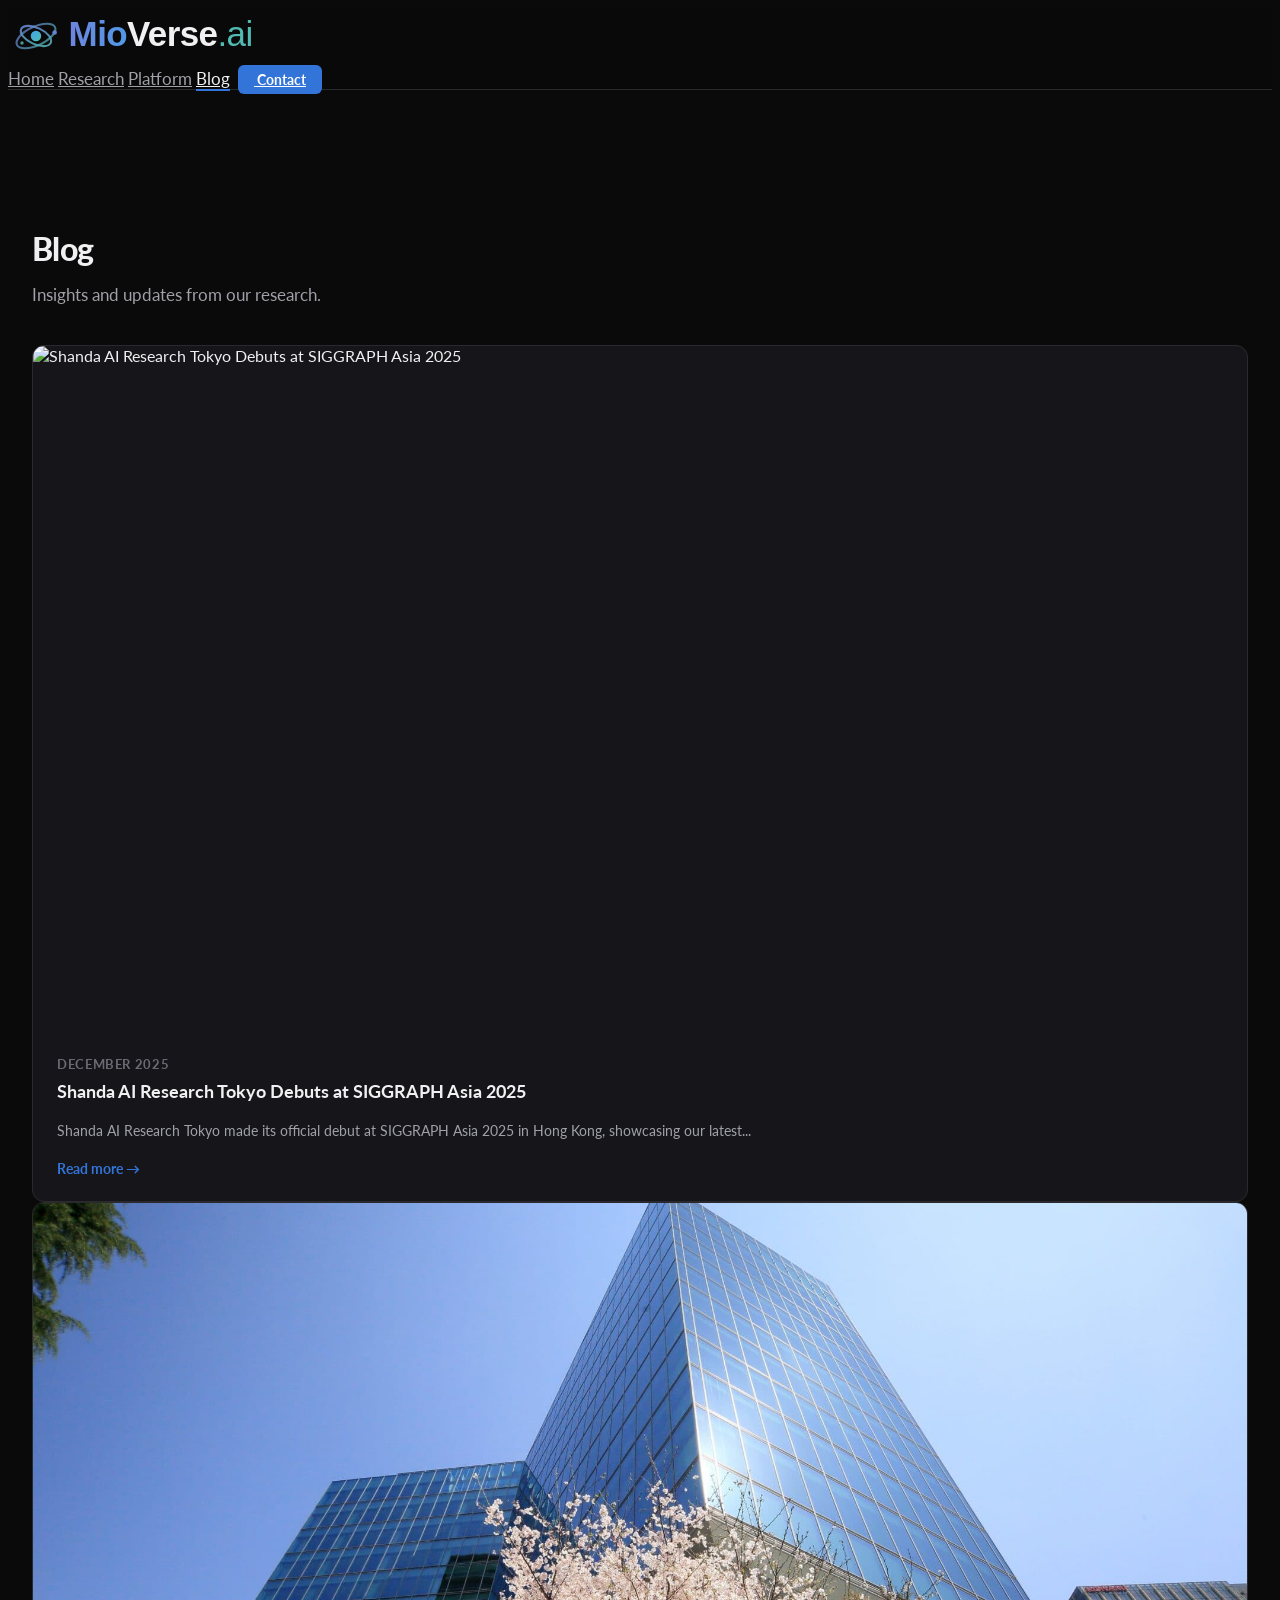
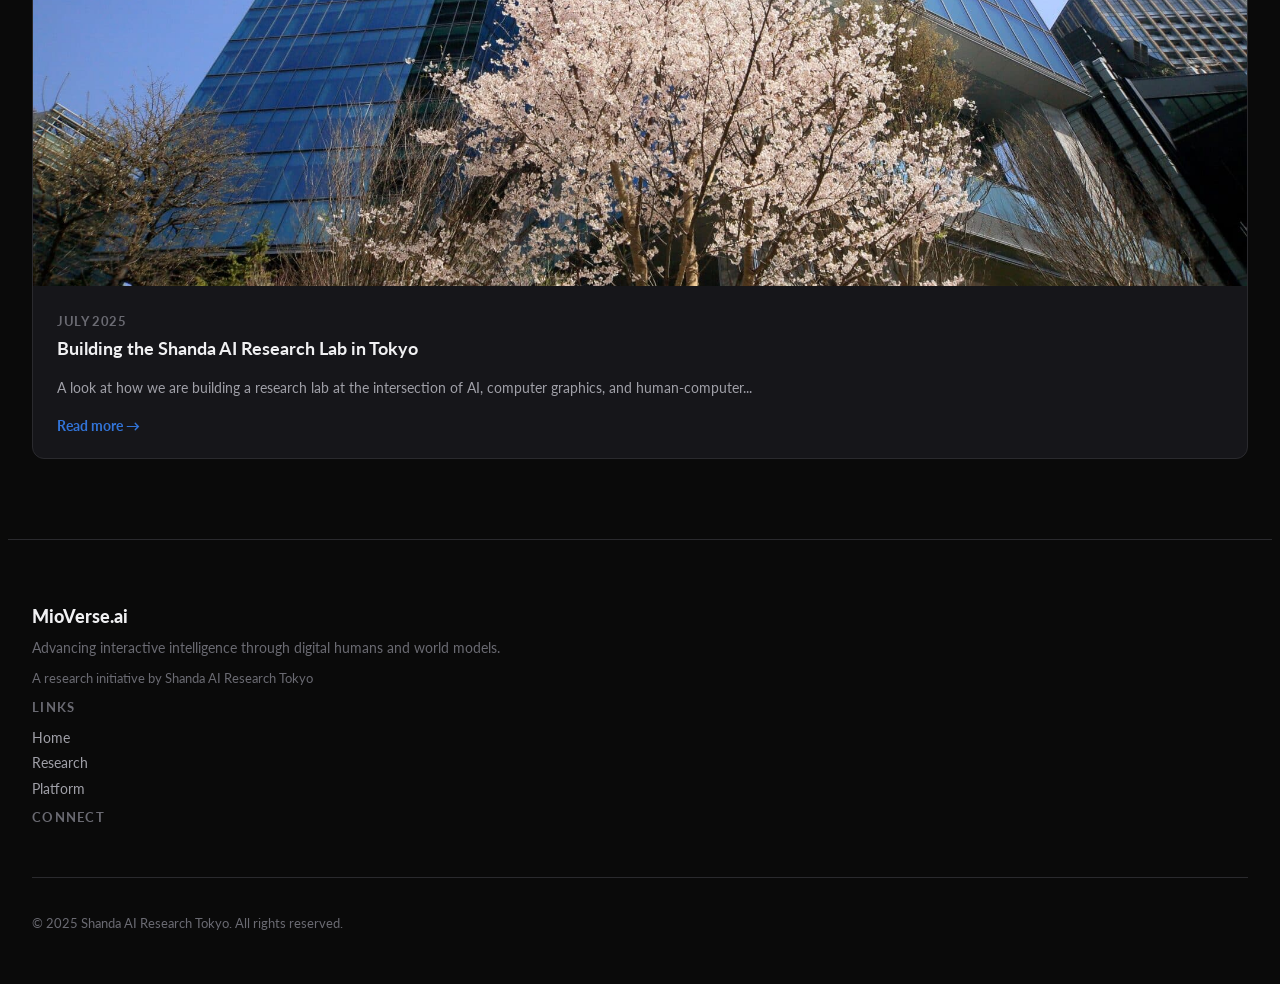
==== blog.html @ 243dfce0 "Restructure site: add Blog page, Platform data-driven tabs, About Us on homepage - Move Blog section" ====
<!DOCTYPE html>
<html>

<head>
  <meta charset="utf-8">
  <meta name="description" content="Blog | MioVerse.ai — Insights and updates from our research.">
  <meta property="og:title" content="Blog | MioVerse.ai" />
  <meta property="og:description" content="Insights and updates from our research." />
  <meta property="og:url" content="https://shanda-ai.github.io/" />
  <meta property="og:image" content="static/images/teaser_1200x600.jpg" />
  <meta property="og:image:width" content="1200" />
  <meta property="og:image:height" content="600" />
  <meta name="twitter:title" content="Blog | MioVerse.ai">
  <meta name="twitter:description" content="Insights and updates from our research.">
  <meta name="twitter:image" content="static/images/teaser_1200x600.jpg">
  <meta name="twitter:card" content="summary_large_image">
  <meta name="viewport" content="width=device-width, initial-scale=1">

  <title>Blog | MioVerse.ai</title>
  <link rel="icon" type="image/x-icon" href="static/images/favicon.ico">
  <link href="https://fonts.googleapis.com/css2?family=Lato:wght@300;400;700;900&display=swap" rel="stylesheet">

  <link rel="stylesheet" href="static/css/bulma.min.css">
  <link rel="stylesheet" href="static/css/fontawesome.all.min.css">
  <link rel="stylesheet" href="https://cdn.jsdelivr.net/gh/jpswalsh/academicons@1/css/academicons.min.css">
  <link rel="stylesheet" href="static/css/index.css">

  <script src="https://ajax.googleapis.com/ajax/libs/jquery/3.5.1/jquery.min.js"></script>
  <script src="https://cdn.jsdelivr.net/npm/marked/marked.min.js"></script>
  <script defer src="static/js/fontawesome.all.min.js"></script>
  <script defer src="static/js/index.js"></script>
</head>

<body>

  <!-- ===== Navbar ===== -->
  <nav class="navbar is-fixed-top" role="navigation" aria-label="main navigation">
    <div class="container">
      <div class="navbar-brand">
        <a class="navbar-item nav-logo" href="index.html">
          <img src="static/images/logo.svg" alt="MioVerse.ai" class="nav-logo-img">
        </a>
        <a role="button" class="navbar-burger" aria-label="menu" aria-expanded="false" data-target="mainNavbar">
          <span aria-hidden="true"></span>
          <span aria-hidden="true"></span>
          <span aria-hidden="true"></span>
        </a>
      </div>
      <div id="mainNavbar" class="navbar-menu">
        <div class="navbar-end">
          <a class="navbar-item" href="index.html">Home</a>
          <a class="navbar-item" href="research.html">Research</a>
          <a class="navbar-item" href="platform.html">Platform</a>
          <a class="navbar-item" href="blog.html">Blog</a>
          <a class="navbar-item contact-btn" href="mailto:jp@shanda.com">
            <i class="fas fa-envelope"></i>&nbsp;Contact
          </a>
        </div>
      </div>
    </div>
  </nav>

  <!-- ===== Blog ===== -->
  <section class="section" id="blog" style="padding-top: 7rem;">
    <div class="container is-max-desktop">
      <h2 class="section-heading">Blog</h2>
      <p class="section-subheading">Insights and updates from our research.</p>
      <div class="columns is-multiline" id="blog-list"></div>
    </div>
  </section>

  <!-- ===== Footer ===== -->
  <footer class="footer" id="footer">
    <div class="container">
      <div class="columns">
        <div class="column is-4">
          <p class="footer-brand">MioVerse.ai</p>
          <p class="footer-tagline">Advancing interactive intelligence through digital humans and world models.</p>
          <p class="footer-org">A research initiative by Shanda AI Research Tokyo</p>
        </div>
        <div class="column is-4">
          <p class="footer-heading">Links</p>
          <ul class="footer-links">
            <li><a href="index.html">Home</a></li>
            <li><a href="research.html">Research</a></li>
            <li><a href="platform.html">Platform</a></li>
          </ul>
        </div>
        <div class="column is-4">
          <p class="footer-heading">Connect</p>
          <div class="footer-social">
            <a href="https://github.com/" target="_blank"><i class="fab fa-github"></i></a>
            <a href="#"><i class="fab fa-twitter"></i></a>
            <a href="mailto:jp@shanda.com"><i class="fas fa-envelope"></i></a>
          </div>
        </div>
      </div>
      <div class="footer-bottom">
        <p>&copy; 2025 Shanda AI Research Tokyo. All rights reserved.</p>
      </div>
    </div>
  </footer>

</body>

</html>
---- static/css/index.css ----
/* ============================================
   Shanda AI Research Tokyo — Homepage Styles
   ============================================ */

:root {
  --dark-bg: #0a0a0a;
  --dark-bg-alt: #111113;
  --dark-bg-light: #1a1a1e;
  --dark-bg-card: #16161a;
  --dark-bg-hover: #222228;
  --dark-border: #2a2a2e;
  --dark-border-hover: #3274D8;
  --accent: #3274D8;
  --accent-light: #5a9af0;
  --text-primary: #f0f0f2;
  --text-secondary: #a0a0a8;
  --text-muted: #6a6a72;
  --gradient-1: #6E85DF;
  --gradient-2: #40A5EB;
  --gradient-3: #52BBB1;
}

/* ---- Reset & Base ---- */
html, body {
  background: var(--dark-bg);
  color: var(--text-primary);
}

body {
  font-family: 'Lato', -apple-system, BlinkMacSystemFont, sans-serif;
  -webkit-font-smoothing: antialiased;
}

::selection {
  background: var(--accent);
  color: #fff;
}

/* ---- Navbar ---- */
.navbar {
  background: rgba(10, 10, 10, 0.85);
  backdrop-filter: blur(16px);
  -webkit-backdrop-filter: blur(16px);
  border-bottom: 1px solid var(--dark-border);
  min-height: 4.5rem;
}

.nav-logo-text {
  font-weight: 900;
  font-size: 1.4rem;
  color: var(--text-primary);
  letter-spacing: -0.02em;
}

.navbar-item {
  color: var(--text-secondary) !important;
  font-size: 1.05rem;
  font-weight: 400;
  transition: color 0.2s;
}

.navbar-item:hover {
  color: var(--text-primary) !important;
  background: transparent !important;
}

.navbar-burger {
  color: var(--text-primary);
}

.navbar-burger:hover {
  background: transparent;
  color: var(--accent);
}

.navbar-menu {
  background: transparent;
}

@media screen and (max-width: 1023px) {
  .navbar-menu {
    background: rgba(10, 10, 10, 0.97);
    padding: 0.5rem 0;
  }
  .navbar-menu.is-active {
    display: block;
  }
}

/* ---- Hero ---- */
.hero.is-fullheight-with-navbar {
  background: var(--dark-bg);
  min-height: calc(100vh - 4.5rem);
}

.hero-body {
  padding-top: 6rem;
  padding-bottom: 4rem;
}

.hero-label {
  font-size: 0.85rem;
  font-weight: 700;
  letter-spacing: 0.12em;
  text-transform: uppercase;
  color: var(--accent);
  margin-bottom: 1rem;
}

.hero-title {
  font-size: 3rem;
  font-weight: 900;
  line-height: 1.15;
  color: var(--text-primary);
  margin-bottom: 1.5rem;
  letter-spacing: -0.02em;
}

@media screen and (max-width: 768px) {
  .hero-title {
    font-size: 2rem;
  }
}

.gradient-headline {
  background: linear-gradient(135deg, var(--gradient-1) 0%, var(--gradient-2) 50%, var(--gradient-3) 100%);
  background-clip: text;
  -webkit-background-clip: text;
  color: transparent;
  -webkit-text-fill-color: transparent;
  background-size: 200% 100%;
  animation: gradient-shift 6s ease-in-out infinite alternate;
}

@keyframes gradient-shift {
  from { background-position: 0% 50%; }
  to   { background-position: 100% 50%; }
}

.hero-subtitle {
  font-size: 1.4rem;
  line-height: 1.7;
  color: var(--text-secondary);
  max-width: 540px;
  margin-bottom: 2rem;
}

.hero-actions {
  display: flex;
  gap: 0.75rem;
  flex-wrap: wrap;
}

.hero-btn-outline {
  color: #fff !important;
  background: rgba(255, 255, 255, 0.15) !important;
  border-color: rgba(255, 255, 255, 0.4) !important;
}

.hero-btn-outline:hover {
  background: var(--accent) !important;
  border-color: var(--accent) !important;
  color: #fff !important;
}

.hero-visual {
  border-radius: 16px;
  overflow: hidden;
  box-shadow: 0 20px 60px rgba(0, 0, 0, 0.5);
}

.hero-visual video {
  display: block;
  width: 100%;
  height: auto;
}

/* ---- Sections ---- */
.section {
  background: var(--dark-bg);
  padding: 5rem 1.5rem;
}

.section-alt {
  background: var(--dark-bg-alt);
}

.section-heading {
  font-size: 2rem;
  font-weight: 900;
  color: var(--text-primary);
  margin-bottom: 0.5rem;
  letter-spacing: -0.02em;
}

.section-subheading {
  color: var(--text-secondary);
  font-size: 1.05rem;
  margin-bottom: 2.5rem;
}

/* ---- About ---- */
.about-content {
  margin-top: 1.5rem;
}

.about-content p {
  color: var(--text-secondary);
  font-size: 1.05rem;
  line-height: 1.8;
  margin-bottom: 1rem;
}

.about-content strong {
  color: var(--text-primary);
}

/* ---- News ---- */
.news-list {
  margin-top: 1.5rem;
}

.news-item {
  display: flex;
  align-items: baseline;
  gap: 0.75rem;
  padding: 1rem 0;
  border-bottom: 1px solid var(--dark-border);
  flex-wrap: wrap;
}

.news-item:last-child {
  border-bottom: none;
}

.news-date {
  font-size: 0.85rem;
  font-weight: 700;
  color: var(--text-muted);
  white-space: nowrap;
  min-width: 5rem;
}

.news-badge {
  font-size: 0.7rem;
  font-weight: 700;
  text-transform: uppercase;
  letter-spacing: 0.05em;
  padding: 0.15rem 0.5rem;
  border-radius: 3px;
  white-space: nowrap;
}

.badge-paper {
  background: rgba(50, 116, 216, 0.2);
  color: var(--accent-light);
}

.badge-release {
  background: rgba(82, 187, 177, 0.2);
  color: #52BBB1;
}

.badge-announcement {
  background: rgba(110, 133, 223, 0.2);
  color: #8C9AEF;
}

.news-text {
  color: var(--text-secondary);
  font-size: 0.95rem;
  line-height: 1.6;
}

.news-text a {
  color: var(--accent-light);
  text-decoration: none;
}

.news-text a:hover {
  text-decoration: underline;
}

/* ---- Research Tabs ---- */
.research-tabs {
  display: flex;
  gap: 0.5rem;
  margin-bottom: 2rem;
  flex-wrap: wrap;
}

.research-tab {
  background: var(--dark-bg-card);
  border: 1px solid var(--dark-border);
  border-radius: 8px;
  color: var(--text-secondary);
  font-size: 0.85rem;
  font-weight: 700;
  padding: 0.5rem 1.25rem;
  cursor: pointer;
  transition: all 0.2s;
  display: inline-flex;
  align-items: center;
  gap: 0.4rem;
}

.research-tab:hover {
  border-color: var(--accent);
  color: var(--text-primary);
}

.research-tab.is-active {
  background: var(--accent);
  border-color: var(--accent);
  color: #fff;
}

.research-tab i {
  font-size: 0.8rem;
}

/* ---- Category Badges ---- */
.project-cat-badge,
.pub-cat-badge {
  display: inline-block;
  font-size: 0.65rem;
  font-weight: 700;
  text-transform: uppercase;
  letter-spacing: 0.06em;
  padding: 0.15rem 0.5rem;
  border-radius: 3px;
  background: rgba(50, 116, 216, 0.15);
  color: var(--accent-light);
  margin-left: 0.4rem;
  vertical-align: middle;
}

/* ---- Research / Projects ---- */
.project-featured {
  background: var(--dark-bg-card);
  border: 1px solid var(--dark-border);
  border-radius: 16px;
  padding: 2rem;
  margin-bottom: 2.5rem;
  transition: border-color 0.3s;
}

.project-featured:hover {
  border-color: var(--dark-border-hover);
}

.project-media {
  border-radius: 12px;
  overflow: hidden;
}

.project-media video,
.project-media img {
  display: block;
  width: 100%;
  height: auto;
}

.project-tag {
  font-size: 0.7rem;
  font-weight: 700;
  text-transform: uppercase;
  letter-spacing: 0.1em;
  color: var(--accent);
  margin-bottom: 0.5rem;
  display: inline-block;
}

.project-title {
  font-size: 1.4rem;
  font-weight: 700;
  color: var(--text-primary);
  margin-bottom: 0.5rem;
  line-height: 1.3;
}

.project-authors {
  font-size: 0.85rem;
  color: var(--text-muted);
  margin-bottom: 0.75rem;
  line-height: 1.5;
}

.project-desc {
  font-size: 0.95rem;
  color: var(--text-secondary);
  line-height: 1.7;
  margin-bottom: 1rem;
}

.project-links {
  display: flex;
  gap: 0.5rem;
  flex-wrap: wrap;
}

.project-links .button.is-dark {
  background: var(--dark-bg-hover);
  border: 1px solid var(--dark-border);
  color: var(--text-primary);
  font-size: 0.8rem;
}

.project-links .button.is-dark:hover {
  border-color: var(--accent);
  color: var(--accent-light);
}

/* Small project cards */
.project-grid {
  margin-top: 1rem;
}

.project-card-small {
  background: var(--dark-bg-card);
  border: 1px solid var(--dark-border);
  border-radius: 12px;
  padding: 1.25rem;
  height: 100%;
  transition: border-color 0.3s, transform 0.2s;
}

.project-card-small:hover {
  border-color: var(--dark-border-hover);
  transform: translateY(-2px);
}

.project-media-small {
  border-radius: 8px;
  overflow: hidden;
  margin-bottom: 1rem;
  aspect-ratio: 16 / 9;
}

.project-media-small img {
  width: 100%;
  height: 100%;
  object-fit: cover;
}

.placeholder-media {
  background: var(--dark-bg-hover);
  display: flex;
  align-items: center;
  justify-content: center;
}

.placeholder-media i {
  font-size: 2rem;
  color: var(--text-muted);
}

.project-title-small {
  font-size: 1.05rem;
  font-weight: 700;
  color: var(--text-primary);
  margin-bottom: 0.5rem;
}

.project-desc-small {
  font-size: 0.875rem;
  color: var(--text-secondary);
  line-height: 1.6;
  margin-bottom: 1rem;
}

/* ---- Publications ---- */
.pub-list {
  margin-top: 1rem;
}

.pub-item {
  display: flex;
  gap: 1.5rem;
  padding: 1.25rem 0;
  border-bottom: 1px solid var(--dark-border);
}

.pub-item:last-child {
  border-bottom: none;
}

.pub-venue-year {
  display: flex;
  flex-direction: column;
  align-items: flex-end;
  min-width: 4.5rem;
  flex-shrink: 0;
}

.pub-year {
  font-size: 0.85rem;
  font-weight: 700;
  color: var(--text-muted);
}

.pub-venue {
  font-size: 0.75rem;
  font-weight: 700;
  text-transform: uppercase;
  letter-spacing: 0.05em;
  color: var(--accent);
  margin-top: 0.15rem;
}

.pub-title {
  font-size: 1.05rem;
  font-weight: 700;
  margin-bottom: 0.25rem;
}

.pub-title a {
  color: var(--text-primary);
  text-decoration: none;
  transition: color 0.2s;
}

.pub-title a:hover {
  color: var(--accent-light);
}

.pub-authors {
  font-size: 0.85rem;
  color: var(--text-muted);
  line-height: 1.5;
  margin-bottom: 0.5rem;
}

.pub-links {
  display: flex;
  gap: 1rem;
}

.pub-links a {
  font-size: 0.8rem;
  color: var(--accent);
  text-decoration: none;
  transition: color 0.2s;
}

.pub-links a:hover {
  color: var(--accent-light);
  text-decoration: underline;
}

.pub-links a i {
  margin-right: 0.25rem;
}

/* ---- Blog ---- */
.blog-card {
  background: var(--dark-bg-card);
  border: 1px solid var(--dark-border);
  border-radius: 12px;
  overflow: hidden;
  height: 100%;
  transition: border-color 0.3s, transform 0.2s;
}

.blog-card:hover {
  border-color: var(--dark-border-hover);
  transform: translateY(-2px);
}

.blog-card-image {
  aspect-ratio: 16 / 9;
  overflow: hidden;
}

.blog-card-image img {
  width: 100%;
  height: 100%;
  object-fit: cover;
  transition: transform 0.3s;
}

.blog-card:hover .blog-card-image img {
  transform: scale(1.03);
}

.blog-card-content {
  padding: 1.5rem;
}

.blog-date {
  font-size: 0.8rem;
  font-weight: 700;
  color: var(--text-muted);
  text-transform: uppercase;
  letter-spacing: 0.05em;
}

.blog-title {
  font-size: 1.1rem;
  font-weight: 700;
  margin: 0.5rem 0;
  line-height: 1.4;
}

.blog-title a {
  color: var(--text-primary);
  text-decoration: none;
  transition: color 0.2s;
}

.blog-title a:hover {
  color: var(--accent-light);
}

.blog-excerpt {
  font-size: 0.9rem;
  color: var(--text-secondary);
  line-height: 1.6;
  margin-bottom: 1rem;
}

.blog-read-more {
  font-size: 0.85rem;
  font-weight: 700;
  color: var(--accent);
  text-decoration: none;
  transition: color 0.2s;
}

.blog-read-more:hover {
  color: var(--accent-light);
}

/* ---- People ---- */
.people-grid {
  margin-top: 1rem;
}

.person-card {
  text-align: center;
  padding: 1rem 0.5rem;
}

.person-avatar {
  width: 64px;
  height: 64px;
  border-radius: 50%;
  background: var(--dark-bg-hover);
  border: 2px solid var(--dark-border);
  display: flex;
  align-items: center;
  justify-content: center;
  margin: 0 auto 0.5rem;
  transition: border-color 0.3s;
}

.person-avatar:hover {
  border-color: var(--accent);
}

.person-avatar i {
  font-size: 1.25rem;
  color: var(--text-muted);
}

.person-avatar a {
  display: flex;
  align-items: center;
  justify-content: center;
  width: 100%;
  height: 100%;
}

.person-avatar a i {
  color: var(--text-muted);
  transition: color 0.2s;
}

.person-avatar a:hover i {
  color: var(--accent);
}

.person-name {
  font-size: 0.8rem;
  font-weight: 700;
  color: var(--text-secondary);
  line-height: 1.3;
}

.person-name a {
  color: var(--text-secondary);
  text-decoration: none;
  transition: color 0.2s;
}

.person-name a:hover {
  color: var(--accent-light);
}

.affiliations-note {
  text-align: center;
  margin-top: 2rem;
  color: var(--text-muted);
  font-size: 0.9rem;
}

.affiliations-note strong {
  color: var(--text-secondary);
}

/* ---- Footer ---- */
.footer {
  background: var(--dark-bg) !important;
  padding: 3rem 1.5rem 2rem;
  border-top: 1px solid var(--dark-border);
}

.footer-brand {
  font-size: 1.1rem;
  font-weight: 900;
  color: var(--text-primary);
  margin-bottom: 0.25rem;
}

.footer-tagline {
  font-size: 0.85rem;
  color: var(--text-muted);
}

.footer-org {
  font-size: 0.8rem;
  color: var(--text-muted);
  margin-top: 0.5rem;
}

.footer-heading {
  font-size: 0.8rem;
  font-weight: 700;
  text-transform: uppercase;
  letter-spacing: 0.1em;
  color: var(--text-muted);
  margin-bottom: 0.75rem;
}

.footer-links {
  list-style: none;
  padding: 0;
  margin: 0;
}

.footer-links li {
  margin-bottom: 0.4rem;
}

.footer-links a {
  font-size: 0.9rem;
  color: var(--text-secondary);
  text-decoration: none;
  transition: color 0.2s;
}

.footer-links a:hover {
  color: var(--accent-light);
}

.footer-social {
  display: flex;
  gap: 1rem;
}

.footer-social a {
  font-size: 1.25rem;
  color: var(--text-secondary);
  transition: color 0.2s;
}

.footer-social a:hover {
  color: var(--accent-light);
}

.footer-bottom {
  margin-top: 2.5rem;
  padding-top: 1.5rem;
  border-top: 1px solid var(--dark-border);
}

.footer-bottom p {
  font-size: 0.8rem;
  color: var(--text-muted);
}

/* ---- Smooth scroll ---- */
html {
  scroll-behavior: smooth;
  scroll-padding-top: 4rem;
}

/* ---- Bulma overrides ---- */
.section.has-background-black .title,
.section.has-background-black .subtitle {
  color: inherit;
}

.tag.is-dark {
  background: var(--dark-bg-hover);
  color: var(--text-muted);
}

/* ---- Blog Overlay ---- */
.blog-overlay {
  display: none;
  position: fixed;
  inset: 0;
  z-index: 100;
  background: rgba(0, 0, 0, 0.8);
  backdrop-filter: blur(8px);
  -webkit-backdrop-filter: blur(8px);
  overflow-y: auto;
  padding: 2rem;
}

.blog-overlay.is-active {
  display: flex;
  justify-content: center;
  align-items: flex-start;
}

.blog-overlay-content {
  background: var(--dark-bg-light);
  border: 1px solid var(--dark-border);
  border-radius: 16px;
  max-width: 720px;
  width: 100%;
  margin: 4rem auto;
  padding: 2.5rem;
  position: relative;
}

.blog-overlay-close {
  position: absolute;
  top: 1rem;
  right: 1.25rem;
  background: none;
  border: none;
  color: var(--text-muted);
  font-size: 1.75rem;
  cursor: pointer;
  line-height: 1;
  transition: color 0.2s;
}

.blog-overlay-close:hover {
  color: var(--text-primary);
}

.blog-overlay-title {
  font-size: 1.6rem;
  font-weight: 900;
  color: var(--text-primary);
  margin: 0.75rem 0 1.5rem;
  line-height: 1.3;
}

.blog-overlay-body {
  color: var(--text-secondary);
  font-size: 1rem;
  line-height: 1.8;
}

.blog-overlay-body p {
  margin-bottom: 1rem;
}

.blog-overlay-body strong {
  color: var(--text-primary);
}

.blog-overlay-body a {
  color: var(--accent-light);
  text-decoration: none;
}

.blog-overlay-body a:hover {
  text-decoration: underline;
}

/* ---- Person avatar image ---- */
.person-avatar img {
  width: 100%;
  height: 100%;
  object-fit: cover;
  border-radius: 50%;
}

/* ---- Responsive ---- */
@media screen and (max-width: 768px) {
  .hero-body {
    padding-top: 3rem;
    padding-bottom: 2rem;
  }

  .hero-visual {
    margin-top: 2rem;
  }

  .section {
    padding: 3rem 1rem;
  }

  .project-featured {
    padding: 1.25rem;
  }

  .project-featured .columns {
    display: flex;
    flex-direction: column;
  }

  .project-featured .project-media {
    margin-bottom: 1rem;
  }

  .pub-item {
    flex-direction: column;
    gap: 0.5rem;
  }

  .pub-venue-year {
    flex-direction: row;
    gap: 0.75rem;
    align-items: center;
  }

  .news-item {
    flex-direction: column;
    gap: 0.35rem;
  }

  .news-date {
    min-width: auto;
  }
}

/* ---- Logo ---- */
.nav-logo-img {
  height: 56px;
  width: auto;
}

.hero-logo {
  margin-bottom: 1.25rem;
}

.hero-logo img {
  height: 48px;
  width: auto;
}

/* ============================================
   Home Page — Full-bleed Hero
   ============================================ */

.home-hero {
  position: relative;
  overflow: hidden;
}

.home-hero-bg {
  position: absolute;
  inset: 0;
  z-index: 0;
}

.home-hero-bg img {
  width: 100%;
  height: 100%;
  object-fit: cover;
  object-position: center;
}

.home-hero-bg::after {
  content: "";
  position: absolute;
  inset: 0;
  background: linear-gradient(
    to right,
    rgba(10, 10, 10, 0.92) 0%,
    rgba(10, 10, 10, 0.65) 45%,
    rgba(10, 10, 10, 0.15) 100%
  );
}

.home-hero .hero-body {
  position: relative;
  z-index: 1;
  display: flex;
  align-items: center;
  padding-top: 4rem;
  padding-bottom: 4rem;
}

.home-hero-inner {
  max-width: 680px;
}

.home-title {
  font-size: 4.2rem;
  font-weight: 900;
  line-height: 1.1;
  color: #fff;
  margin-bottom: 1.5rem;
  letter-spacing: -0.03em;
}

.home-subtitle {
  font-size: 1.35rem;
  line-height: 1.7;
  color: rgba(255, 255, 255, 0.72);
  margin-bottom: 2.5rem;
  max-width: 520px;
}

.home-cta {
  display: flex;
  gap: 1rem;
  flex-wrap: wrap;
}

.home-btn-primary {
  font-size: 1.1rem !important;
  font-weight: 700;
  padding: 0.85rem 2.2rem !important;
}

.home-btn-secondary {
  font-size: 1.1rem !important;
  font-weight: 700;
  padding: 0.85rem 2.2rem !important;
  background: rgba(255, 255, 255, 0.12) !important;
  color: #fff !important;
  border: 1px solid rgba(255, 255, 255, 0.35) !important;
  backdrop-filter: blur(8px);
}

.home-btn-secondary:hover {
  background: var(--accent) !important;
  border-color: var(--accent) !important;
  color: #fff !important;
}

@media screen and (max-width: 768px) {
  .home-title {
    font-size: 2.4rem;
  }

  .home-subtitle {
    font-size: 1.05rem;
  }

  .home-hero-bg::after {
    background: linear-gradient(
      to bottom,
      rgba(10, 10, 10, 0.85) 0%,
      rgba(10, 10, 10, 0.55) 60%,
      rgba(10, 10, 10, 0.8) 100%
    );
  }
}

/* ============================================
   Platform Page — Meshcapade-style Layout
   ============================================ */

.platform-page {
  padding-top: 4.5rem; /* navbar height */
  background: var(--dark-bg);
}

/* ---- Tab Cards Row ---- */
.platform-tabs-row {
  display: flex;
  gap: 0;
}

.platform-tab {
  flex: 1;
  background: var(--dark-bg-card);
  border: none;
  border-bottom: 3px solid transparent;
  padding: 1.5rem 1.5rem;
  cursor: pointer;
  display: flex;
  align-items: flex-start;
  gap: 1rem;
  text-align: left;
  transition: all 0.25s;
}

.platform-tab + .platform-tab {
  border-left: 1px solid var(--dark-border);
}

.platform-tab:hover {
  background: var(--dark-bg-hover);
}

.platform-tab.is-active {
  background: var(--dark-bg-light);
  border-bottom-color: var(--accent);
}

.platform-tab-icon {
  font-size: 1.4rem;
  color: var(--text-muted);
  flex-shrink: 0;
  margin-top: 0.15rem;
  transition: color 0.25s;
}

.platform-tab.is-active .platform-tab-icon {
  color: var(--accent);
}

.platform-tab-text {
  display: flex;
  flex-direction: column;
  gap: 0.15rem;
}

.platform-tab-label {
  font-size: 1rem;
  font-weight: 900;
  color: var(--text-primary);
}

.platform-tab-bold {
  font-size: 0.85rem;
  font-weight: 700;
  color: var(--accent-light);
}

.platform-tab.is-active .platform-tab-bold {
  color: var(--accent-light);
}

.platform-tab-desc {
  font-size: 0.8rem;
  color: var(--text-muted);
  line-height: 1.4;
  margin-top: 0.1rem;
}

/* ---- Tab Panels (full-bleed hero style) ---- */
.platform-panels {
  position: relative;
}

.platform-panel {
  display: none;
  position: relative;
  min-height: calc(100vh - 4.5rem - 110px);
  overflow: hidden;
}

.platform-panel.is-active {
  display: block;
  animation: panelFadeIn 0.35s ease;
}

@keyframes panelFadeIn {
  from { opacity: 0; }
  to   { opacity: 1; }
}

/* Background video/image — full bleed */
.platform-panel-bg {
  position: absolute;
  inset: 0;
  z-index: 0;
}

.platform-panel-bg video,
.platform-panel-bg img {
  width: 100%;
  height: 100%;
  object-fit: cover;
  object-position: center;
}

.platform-panel-placeholder {
  width: 100%;
  height: 100%;
  display: flex;
  align-items: center;
  justify-content: center;
  background: var(--dark-bg-hover);
}

.platform-panel-placeholder i {
  font-size: 6rem;
  color: var(--text-muted);
  opacity: 0.25;
}

/* Gradient overlay — dark on right for text readability */
.platform-panel-overlay {
  position: relative;
  z-index: 1;
  min-height: calc(100vh - 4.5rem - 110px);
  display: flex;
  align-items: center;
  justify-content: flex-end;
  padding: 4rem 2.5rem;
  background: linear-gradient(
    to left,
    rgba(10, 10, 10, 0.92) 0%,
    rgba(10, 10, 10, 0.65) 45%,
    rgba(10, 10, 10, 0.15) 100%
  );
}

.platform-panel-content {
  max-width: 520px;
}

.platform-panel-badge {
  display: inline-block;
  font-size: 0.8rem;
  font-weight: 700;
  text-transform: uppercase;
  letter-spacing: 0.08em;
  padding: 0.3rem 0.9rem;
  border-radius: 20px;
  background: rgba(255, 255, 255, 0.12);
  backdrop-filter: blur(8px);
  color: #fff;
  margin-bottom: 1.25rem;
}

.platform-panel-headline {
  font-size: 3rem;
  font-weight: 900;
  color: #fff;
  line-height: 1.15;
  letter-spacing: -0.03em;
  margin-bottom: 1.25rem;
}

.platform-panel-desc {
  font-size: 1.1rem;
  color: rgba(255, 255, 255, 0.72);
  line-height: 1.7;
  margin-bottom: 2rem;
}

/* ---- Platform Responsive ---- */
@media screen and (max-width: 1023px) {
  .platform-tabs-row {
    flex-direction: column;
  }

  .platform-tab + .platform-tab {
    border-left: none;
    border-top: 1px solid var(--dark-border);
  }

  .platform-tab {
    padding: 1rem 1.25rem;
  }

  .platform-panel-overlay {
    justify-content: center;
    text-align: center;
    background: linear-gradient(
      to top,
      rgba(10, 10, 10, 0.92) 0%,
      rgba(10, 10, 10, 0.55) 60%,
      rgba(10, 10, 10, 0.3) 100%
    );
  }

  .platform-panel-headline {
    font-size: 2rem;
  }
}

@media screen and (max-width: 768px) {
  .platform-tab-desc {
    display: none;
  }

  .platform-panel-headline {
    font-size: 1.6rem;
  }

  .platform-panel-overlay {
    padding: 3rem 1.25rem;
  }
}

/* ============================================
   Navbar — Contact Button & Active State
   ============================================ */

.contact-btn {
  background: var(--accent) !important;
  color: #fff !important;
  border-radius: 6px !important;
  padding: 0.4rem 1rem !important;
  margin: 0.5rem 0.25rem;
  font-weight: 700 !important;
  font-size: 0.9rem !important;
  transition: background 0.2s, opacity 0.2s;
}

.contact-btn:hover {
  opacity: 0.85;
  color: #fff !important;
}

.is-active-page {
  color: var(--text-primary) !important;
  border-bottom: 2px solid var(--accent);
}

@media screen and (max-width: 1023px) {
  .is-active-page {
    border-bottom: none;
    color: var(--accent-light) !important;
  }
}
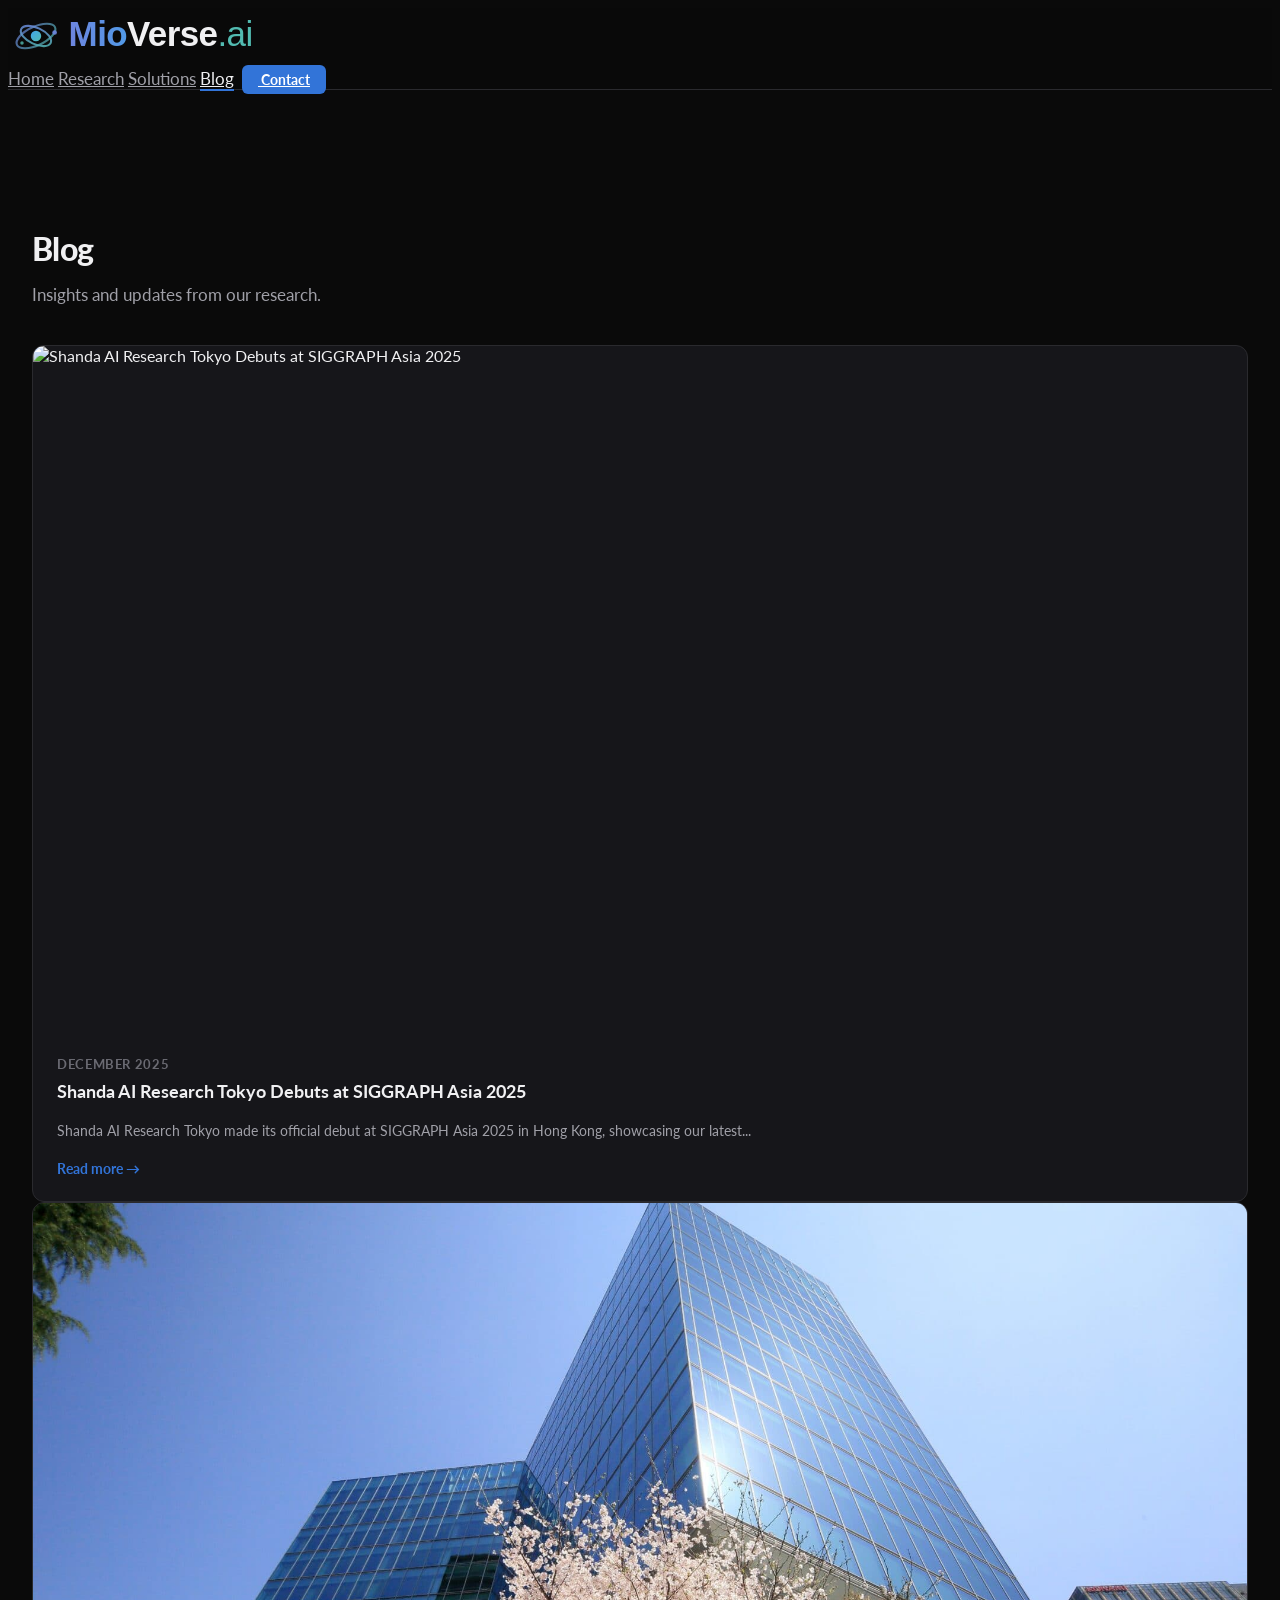
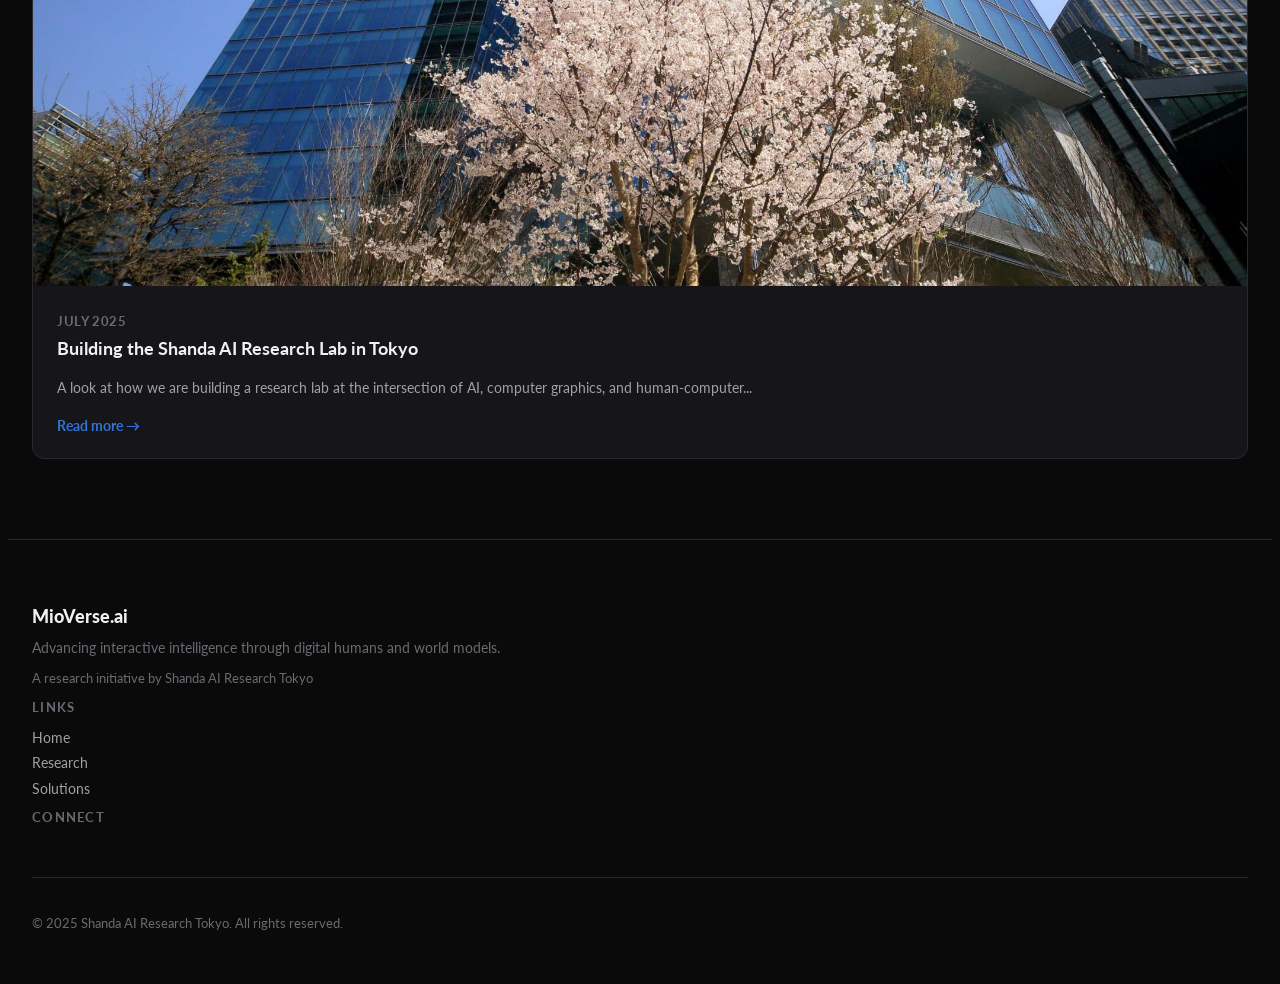
==== commit 93baa592: "Platform改为Solutions。Live Digital Human下面描述修改优化。 Co-Authored-By: Claude Opus 4.6 (1M context) <norepl" ====
--- a/blog.html
+++ b/blog.html
@@ -23,12 +23,12 @@
   <link rel="stylesheet" href="static/css/bulma.min.css">
   <link rel="stylesheet" href="static/css/fontawesome.all.min.css">
   <link rel="stylesheet" href="https://cdn.jsdelivr.net/gh/jpswalsh/academicons@1/css/academicons.min.css">
-  <link rel="stylesheet" href="static/css/index.css">
+  <link rel="stylesheet" href="static/css/index.css?v=20260321">
 
   <script src="https://ajax.googleapis.com/ajax/libs/jquery/3.5.1/jquery.min.js"></script>
   <script src="https://cdn.jsdelivr.net/npm/marked/marked.min.js"></script>
   <script defer src="static/js/fontawesome.all.min.js"></script>
-  <script defer src="static/js/index.js"></script>
+  <script defer src="static/js/index.js?v=20260321"></script>
 </head>
 
 <body>
@@ -50,7 +50,7 @@
         <div class="navbar-end">
           <a class="navbar-item" href="index.html">Home</a>
           <a class="navbar-item" href="research.html">Research</a>
-          <a class="navbar-item" href="platform.html">Platform</a>
+          <a class="navbar-item" href="platform.html">Solutions</a>
           <a class="navbar-item" href="blog.html">Blog</a>
           <a class="navbar-item contact-btn" href="mailto:jp@shanda.com">
             <i class="fas fa-envelope"></i>&nbsp;Contact
@@ -83,7 +83,7 @@
           <ul class="footer-links">
             <li><a href="index.html">Home</a></li>
             <li><a href="research.html">Research</a></li>
-            <li><a href="platform.html">Platform</a></li>
+            <li><a href="platform.html">Solutions</a></li>
           </ul>
         </div>
         <div class="column is-4">
--- a/static/css/index.css
+++ b/static/css/index.css
@@ -435,12 +435,19 @@
   overflow: hidden;
   margin-bottom: 1rem;
   aspect-ratio: 16 / 9;
+  background: transparent;
+  display: flex;
+  align-items: center;
+  justify-content: center;
 }
 
 .project-media-small img {
-  width: 100%;
-  height: 100%;
-  object-fit: cover;
+  max-width: 100%;
+  max-height: 100%;
+  width: auto;
+  height: auto;
+  object-fit: contain;
+  display: block;
 }
 
 .placeholder-media {
@@ -1211,6 +1218,7 @@
   align-items: center;
   justify-content: flex-end;
   padding: 4rem 2.5rem;
+  pointer-events: none;
   background: linear-gradient(
     to left,
     rgba(10, 10, 10, 0.92) 0%,
@@ -1221,6 +1229,30 @@
 
 .platform-panel-content {
   max-width: 520px;
+  pointer-events: auto;
+}
+
+.platform-panel-content .home-btn-secondary {
+  margin-bottom: 0.6rem;
+  display: block;
+  text-align: center;
+}
+
+.platform-panel-buttons {
+  display: flex;
+  gap: 0.8rem;
+  flex-wrap: wrap;
+}
+
+.platform-panel-buttons .home-btn-secondary {
+  display: inline-flex;
+  align-items: center;
+}
+
+.platform-panel-buttons .home-btn-secondary svg {
+  width: 1.1em;
+  height: 1.1em;
+  vertical-align: middle;
 }
 
 .platform-panel-badge {
@@ -1282,6 +1314,10 @@
   .platform-panel-headline {
     font-size: 2rem;
   }
+
+  .platform-panel-buttons {
+    justify-content: center;
+  }
 }
 
 @media screen and (max-width: 768px) {
@@ -1295,6 +1331,213 @@
 
   .platform-panel-overlay {
     padding: 3rem 1.25rem;
+  }
+}
+
+/* ---- TTS Audio Samples ---- */
+.tts-samples-grid {
+  position: absolute;
+  top: 0;
+  left: 0;
+  width: 50%;
+  height: 100%;
+  display: flex;
+  flex-direction: column;
+  justify-content: center;
+  gap: 1rem;
+  padding: 3rem 2.5rem;
+  z-index: 2;
+}
+
+.tts-sample-card {
+  background: rgba(255, 255, 255, 0.06);
+  backdrop-filter: blur(12px);
+  -webkit-backdrop-filter: blur(12px);
+  border: 1px solid rgba(255, 255, 255, 0.08);
+  border-radius: 14px;
+  padding: 1.25rem 1.5rem;
+  transition: background 0.2s, border-color 0.2s;
+}
+
+.tts-sample-card:hover {
+  background: rgba(255, 255, 255, 0.1);
+  border-color: rgba(255, 255, 255, 0.15);
+}
+
+.tts-sample-text {
+  font-size: 1.05rem;
+  color: var(--text-primary);
+  line-height: 1.6;
+  margin-bottom: 0.85rem;
+  font-family: 'Noto Sans JP', 'Lato', sans-serif;
+}
+
+.tts-sample-footer {
+  display: flex;
+  align-items: center;
+  justify-content: space-between;
+}
+
+.tts-emotion-badge {
+  display: inline-block;
+  font-size: 0.75rem;
+  font-weight: 700;
+  text-transform: uppercase;
+  letter-spacing: 0.06em;
+  padding: 0.25rem 0.75rem;
+  border-radius: 20px;
+  color: #fff;
+}
+
+.tts-emotion-happy {
+  background: rgba(76, 175, 80, 0.35);
+  color: #81c784;
+}
+
+.tts-emotion-sad {
+  background: rgba(66, 165, 245, 0.35);
+  color: #90caf9;
+}
+
+.tts-emotion-angry {
+  background: rgba(239, 83, 80, 0.35);
+  color: #ef9a9a;
+}
+
+.tts-play-btn {
+  width: 40px;
+  height: 40px;
+  border-radius: 50%;
+  border: 1px solid rgba(255, 255, 255, 0.2);
+  background: rgba(255, 255, 255, 0.08);
+  color: #fff;
+  font-size: 0.85rem;
+  cursor: pointer;
+  display: flex;
+  align-items: center;
+  justify-content: center;
+  transition: background 0.2s, border-color 0.2s, transform 0.15s;
+  flex-shrink: 0;
+}
+
+.tts-play-btn:hover {
+  background: var(--accent);
+  border-color: var(--accent);
+  transform: scale(1.1);
+}
+
+.tts-play-btn.is-playing {
+  background: var(--accent);
+  border-color: var(--accent);
+}
+
+@media screen and (max-width: 1023px) {
+  .tts-samples-grid {
+    position: relative;
+    width: 100%;
+    padding: 2rem 1.25rem 0;
+  }
+}
+
+@media screen and (max-width: 768px) {
+  .tts-samples-grid {
+    padding: 1.5rem 1rem 0;
+  }
+
+  .tts-sample-text {
+    font-size: 0.95rem;
+  }
+}
+
+/* ============================================
+   Video Grid (Audio to Motion panel)
+   ============================================ */
+
+.video-grid-grouped {
+  position: absolute;
+  left: 1.5rem;
+  right: 1.5rem;
+  top: 0;
+  bottom: 0;
+  width: auto;
+  max-width: none;
+  z-index: 1;
+  display: flex;
+  flex-direction: column;
+  justify-content: center;
+  gap: 0.6rem;
+  padding: 1.5rem 0;
+}
+
+.video-grid-group-title {
+  color: rgba(255, 255, 255, 0.85);
+  font-size: 0.75rem;
+  font-weight: 700;
+  letter-spacing: 0.06em;
+  text-transform: uppercase;
+  margin-bottom: 0.3rem;
+  flex-shrink: 0;
+}
+
+.video-grid {
+  display: grid;
+  grid-template-columns: repeat(4, 1fr);
+  gap: 0.5rem;
+}
+
+.video-grid-cols-4 {
+  grid-template-columns: repeat(4, 1fr);
+}
+
+.video-grid-group {
+  display: flex;
+  flex-direction: column;
+  flex: 0 0 auto;
+  min-height: 0;
+}
+
+.video-grid-item {
+  position: relative;
+  border-radius: 8px;
+  overflow: hidden;
+  background: rgba(0, 0, 0, 0.3);
+}
+
+.video-grid-item video {
+  width: 100%;
+  height: 100%;
+  object-fit: cover;
+  display: block;
+}
+
+.video-grid-caption {
+  position: absolute;
+  bottom: 0;
+  left: 0;
+  right: 0;
+  padding: 0.25rem 0.5rem;
+  background: linear-gradient(transparent, rgba(0, 0, 0, 0.7));
+  color: #fff;
+  font-size: 0.65rem;
+  font-weight: 600;
+  letter-spacing: 0.02em;
+}
+
+@media screen and (max-width: 1023px) {
+  .video-grid-grouped {
+    position: relative;
+    left: auto;
+    top: auto;
+    transform: none;
+    width: 100%;
+    max-width: 100%;
+    padding: 2rem 1.25rem 0;
+  }
+}
+
+@media screen and (max-width: 768px) {
+  .video-grid {
+    grid-template-columns: repeat(2, 1fr);
   }
 }
 
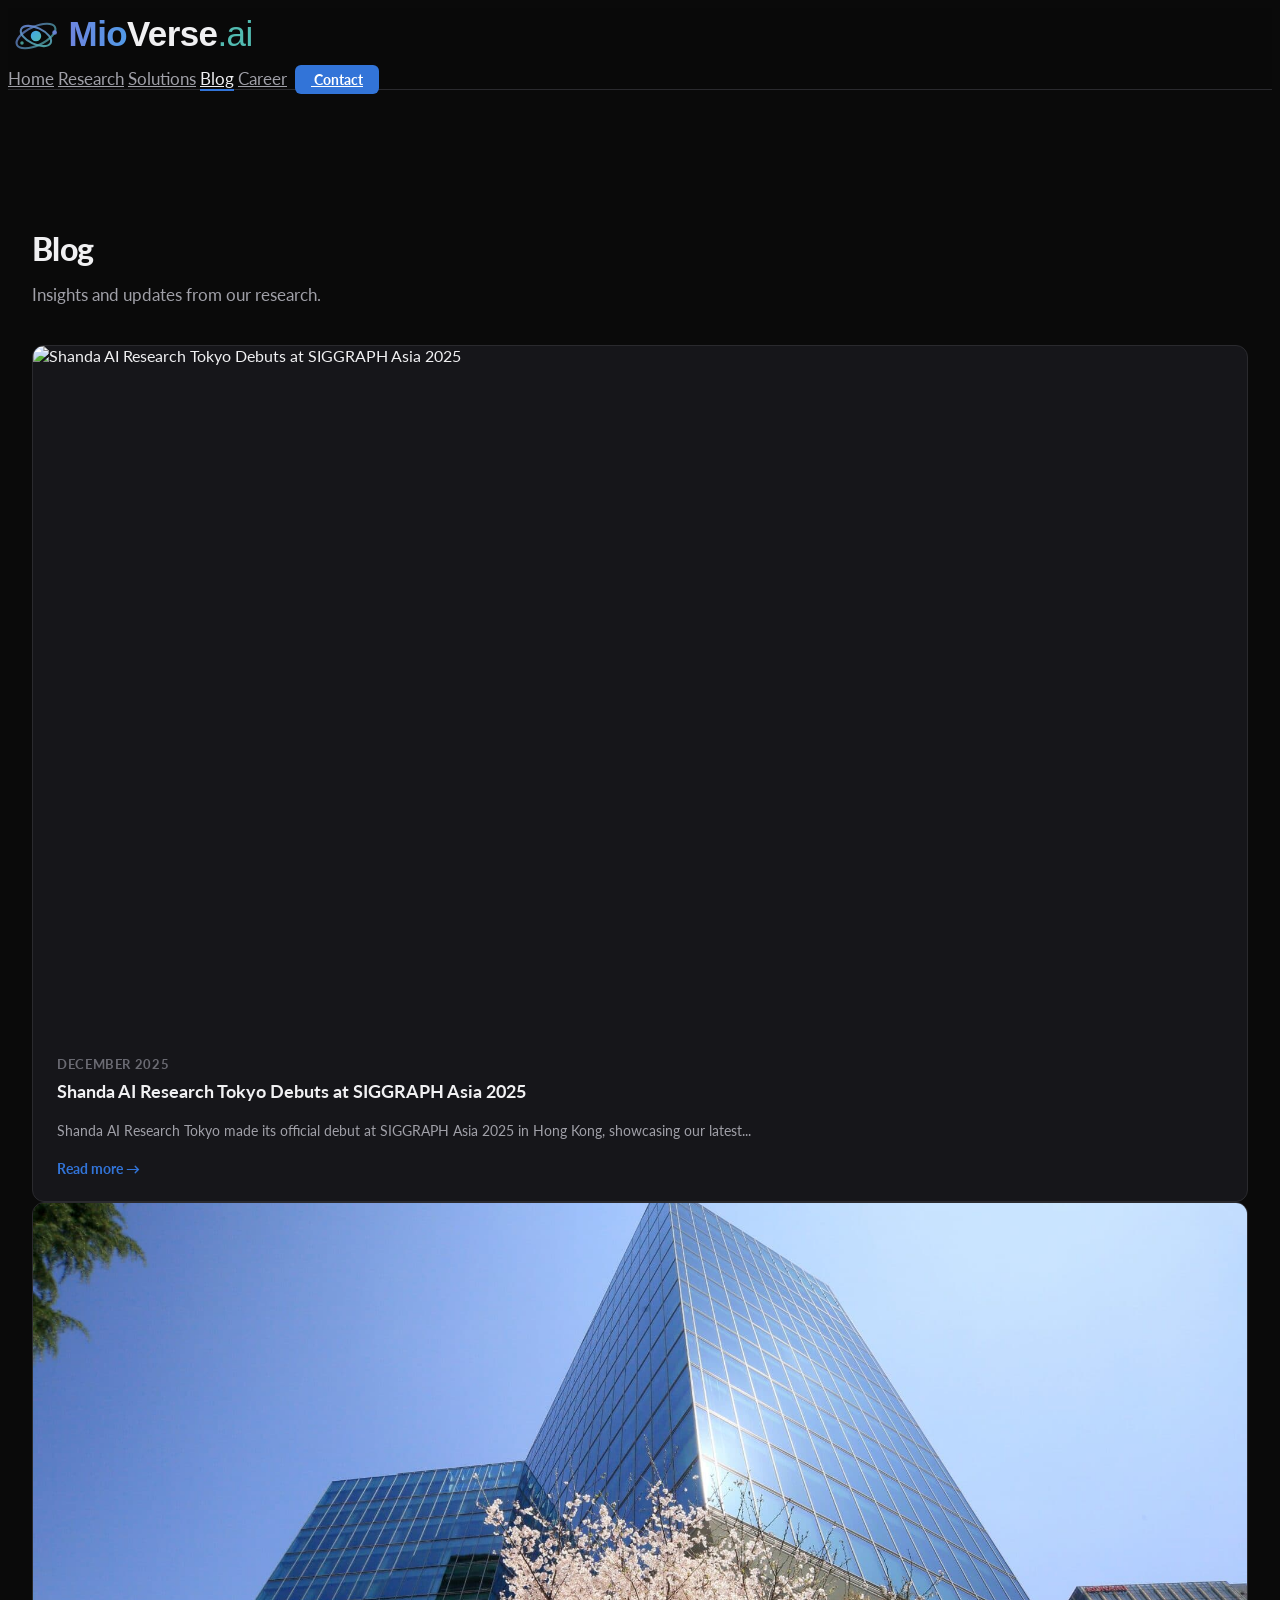
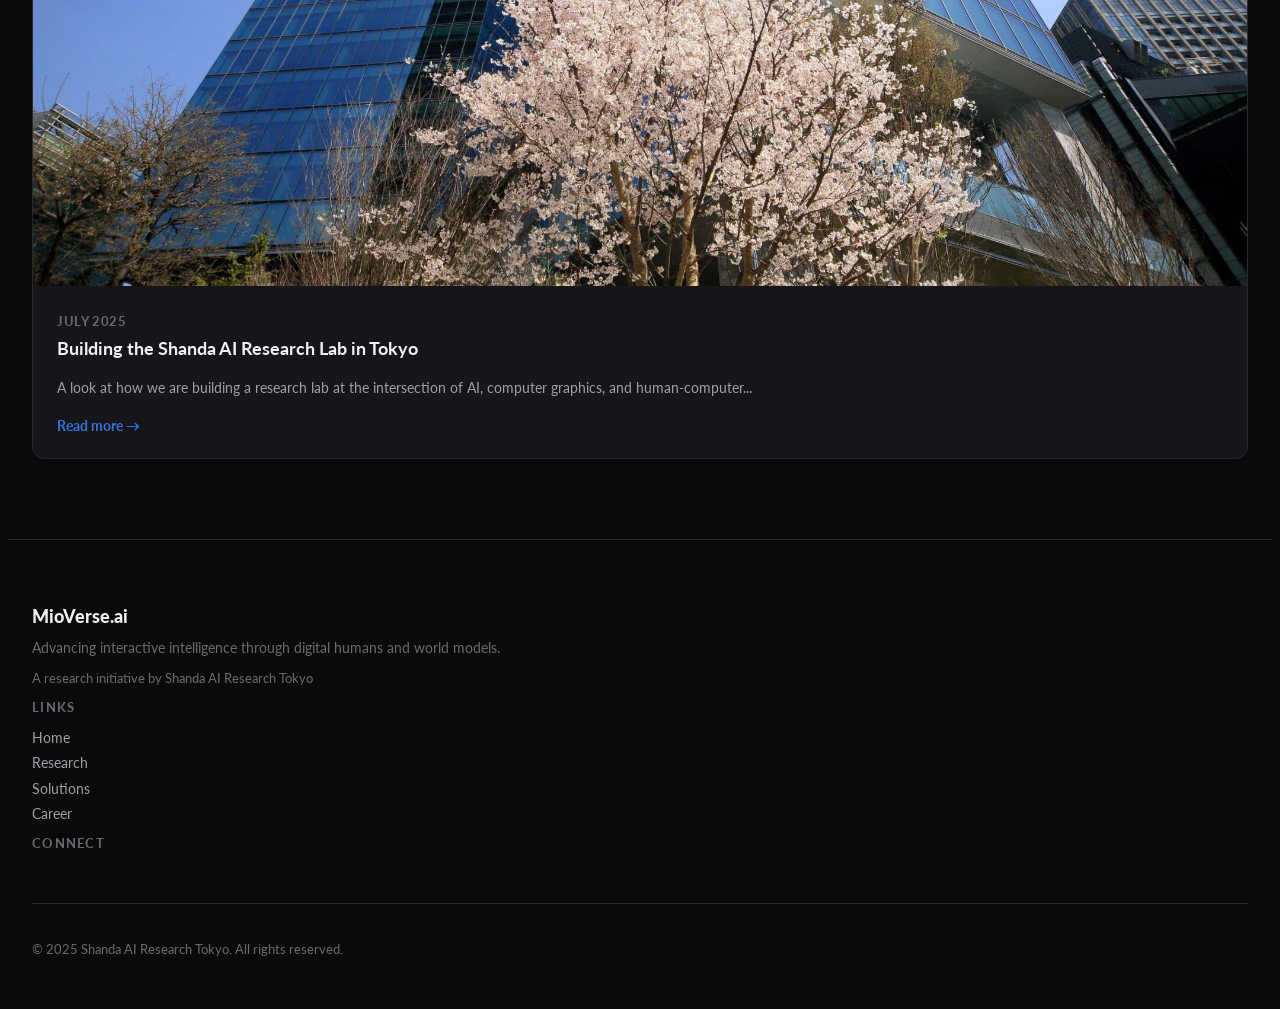
==== commit f84d1321: "添加 Career 招聘页面 - 新增 career.html 公司招聘页，hero 含 Tokyo office 配图与 EN/中文 双语切换 - 团队和 JD 内容外移到 content/care" ====
--- a/blog.html
+++ b/blog.html
@@ -2,6 +2,16 @@
 <html>
 
 <head>
+  <!-- Google tag (gtag.js) -->
+  <script async src="https://www.googletagmanager.com/gtag/js?id=G-D1BN3C45ZS"></script>
+  <script>
+    window.dataLayer = window.dataLayer || [];
+    function gtag(){dataLayer.push(arguments);}
+    gtag('js', new Date());
+
+    gtag('config', 'G-D1BN3C45ZS');
+  </script>
+
   <meta charset="utf-8">
   <meta name="description" content="Blog | MioVerse.ai — Insights and updates from our research.">
   <meta property="og:title" content="Blog | MioVerse.ai" />
@@ -50,8 +60,9 @@
         <div class="navbar-end">
           <a class="navbar-item" href="index.html">Home</a>
           <a class="navbar-item" href="research.html">Research</a>
-          <a class="navbar-item" href="platform.html">Solutions</a>
+          <a class="navbar-item" href="solutions.html">Solutions</a>
           <a class="navbar-item" href="blog.html">Blog</a>
+          <a class="navbar-item" href="career.html">Career</a>
           <a class="navbar-item contact-btn" href="mailto:jp@shanda.com">
             <i class="fas fa-envelope"></i>&nbsp;Contact
           </a>
@@ -83,7 +94,8 @@
           <ul class="footer-links">
             <li><a href="index.html">Home</a></li>
             <li><a href="research.html">Research</a></li>
-            <li><a href="platform.html">Solutions</a></li>
+            <li><a href="solutions.html">Solutions</a></li>
+            <li><a href="career.html">Career</a></li>
           </ul>
         </div>
         <div class="column is-4">
--- a/static/css/index.css
+++ b/static/css/index.css
@@ -91,6 +91,7 @@
 .hero.is-fullheight-with-navbar {
   background: var(--dark-bg);
   min-height: calc(100vh - 4.5rem);
+  margin-top: 4.5rem;
 }
 
 .hero-body {
@@ -1287,17 +1288,34 @@
 
 /* ---- Platform Responsive ---- */
 @media screen and (max-width: 1023px) {
+  /* 2×2 网格布局替代单列堆叠 */
   .platform-tabs-row {
-    flex-direction: column;
+    display: grid;
+    grid-template-columns: 1fr 1fr;
   }
 
   .platform-tab + .platform-tab {
     border-left: none;
-    border-top: 1px solid var(--dark-border);
   }
 
   .platform-tab {
     padding: 1rem 1.25rem;
+    border-top: none;
+  }
+
+  /* 第二行 tab 添加顶部分隔线 */
+  .platform-tab:nth-child(n+3) {
+    border-top: 1px solid var(--dark-border);
+  }
+
+  /* 左列 tab 添加右侧分隔线 */
+  .platform-tab:nth-child(odd) {
+    border-right: 1px solid var(--dark-border);
+  }
+
+  /* 半宽下隐藏描述文字 */
+  .platform-tab-desc {
+    display: none;
   }
 
   .platform-panel-overlay {
@@ -1321,8 +1339,22 @@
 }
 
 @media screen and (max-width: 768px) {
-  .platform-tab-desc {
+  /* 手机端进一步精简 tab */
+  .platform-tab {
+    padding: 0.75rem 0.75rem;
+    gap: 0.6rem;
+  }
+
+  .platform-tab-bold {
     display: none;
+  }
+
+  .platform-tab-icon {
+    font-size: 1.2rem;
+  }
+
+  .platform-tab-label {
+    font-size: 0.85rem;
   }
 
   .platform-panel-headline {
@@ -1572,3 +1604,315 @@
     color: var(--accent-light) !important;
   }
 }
+
+/* ============================================
+   Career Page
+   ============================================ */
+
+/* ---- Language toggle (visibility) ---- */
+html.lang-en .lang-zh,
+html.lang-zh .lang-en {
+  display: none !important;
+}
+
+.lang-toggle {
+  display: inline-flex;
+  background: var(--dark-bg-card);
+  border: 1px solid var(--dark-border);
+  border-radius: 24px;
+  padding: 3px;
+  gap: 2px;
+}
+
+.lang-toggle button {
+  background: transparent;
+  border: none;
+  padding: 0.4rem 1rem;
+  font-size: 0.8rem;
+  font-weight: 700;
+  letter-spacing: 0.05em;
+  color: var(--text-secondary);
+  border-radius: 18px;
+  cursor: pointer;
+  transition: background 0.2s, color 0.2s;
+  font-family: inherit;
+}
+
+.lang-toggle button:hover {
+  color: var(--text-primary);
+}
+
+.lang-toggle button.is-active {
+  background: var(--accent);
+  color: #fff;
+}
+
+/* ---- Hero ---- */
+.career-hero {
+  position: relative;
+  overflow: hidden;
+  padding-top: 8rem;
+  padding-bottom: 4.5rem;
+}
+
+.career-hero-bg {
+  position: absolute;
+  inset: 0;
+  z-index: 0;
+}
+
+.career-hero-bg img {
+  width: 100%;
+  height: 100%;
+  object-fit: cover;
+  object-position: center;
+}
+
+.career-hero-bg::after {
+  content: "";
+  position: absolute;
+  inset: 0;
+  background: linear-gradient(
+    to right,
+    rgba(10, 10, 10, 0.94) 0%,
+    rgba(10, 10, 10, 0.78) 45%,
+    rgba(10, 10, 10, 0.45) 100%
+  );
+}
+
+.career-hero > .container {
+  position: relative;
+  z-index: 1;
+}
+
+.career-hero-top {
+  display: flex;
+  justify-content: space-between;
+  align-items: center;
+  flex-wrap: wrap;
+  gap: 1rem;
+  margin-bottom: 1.75rem;
+}
+
+.career-meta-pill {
+  display: inline-block;
+  font-size: 0.85rem;
+  font-weight: 700;
+  letter-spacing: 0.06em;
+  text-transform: uppercase;
+  padding: 0.35rem 1rem;
+  border-radius: 20px;
+  background: rgba(50, 116, 216, 0.15);
+  color: var(--accent-light);
+}
+
+.career-meta-pill i {
+  margin-right: 0.4rem;
+}
+
+.career-hero-subtitle {
+  font-size: 1.25rem;
+  color: var(--text-secondary);
+  line-height: 1.7;
+  max-width: 620px;
+  margin-top: 1rem;
+}
+
+/* ---- Body text ---- */
+.career-text {
+  color: var(--text-secondary);
+  font-size: 1.05rem;
+  line-height: 1.8;
+  margin-bottom: 1rem;
+}
+
+.career-text strong {
+  color: var(--text-primary);
+}
+
+.career-text a {
+  color: var(--accent-light);
+  text-decoration: none;
+}
+
+.career-text a:hover {
+  text-decoration: underline;
+}
+
+/* ---- Lists ---- */
+.career-list {
+  list-style: none;
+  padding: 0;
+  margin: 0 0 1rem 0;
+}
+
+.career-list li {
+  position: relative;
+  padding: 0.85rem 0 0.85rem 1.5rem;
+  border-bottom: 1px solid var(--dark-border);
+  color: var(--text-secondary);
+  font-size: 1.05rem;
+  line-height: 1.75;
+}
+
+.career-list li:last-child {
+  border-bottom: none;
+}
+
+.career-list li::before {
+  content: "";
+  position: absolute;
+  left: 0;
+  top: 1.45rem;
+  width: 6px;
+  height: 6px;
+  border-radius: 50%;
+  background: var(--accent);
+}
+
+.career-list li strong {
+  color: var(--text-primary);
+}
+
+/* ---- Team section (within Open Positions) ---- */
+.career-team {
+  margin-top: 3rem;
+  padding-top: 2rem;
+  border-top: 1px solid var(--dark-border);
+}
+
+.career-team:first-of-type {
+  margin-top: 1.5rem;
+  padding-top: 0;
+  border-top: none;
+}
+
+.career-team-header {
+  margin-bottom: 1.25rem;
+}
+
+.career-team-tag {
+  display: inline-block;
+  font-size: 0.7rem;
+  font-weight: 700;
+  text-transform: uppercase;
+  letter-spacing: 0.12em;
+  color: var(--accent);
+  margin-bottom: 0.5rem;
+}
+
+.career-team-name {
+  font-size: 1.85rem;
+  font-weight: 900;
+  color: var(--text-primary);
+  margin: 0;
+  letter-spacing: -0.02em;
+  line-height: 1.2;
+}
+
+.career-team-subheading {
+  font-size: 1.2rem;
+  font-weight: 700;
+  color: var(--text-primary);
+  margin: 2.25rem 0 0.85rem;
+  letter-spacing: -0.01em;
+}
+
+.career-team-subheading + .career-role,
+.career-team-subheading + ul.career-list {
+  margin-top: 0;
+}
+
+/* ---- Role card ---- */
+.career-role {
+  background: var(--dark-bg-card);
+  border: 1px solid var(--dark-border);
+  border-radius: 16px;
+  padding: 2rem 2.25rem;
+  margin-bottom: 1.5rem;
+  transition: border-color 0.3s;
+}
+
+.career-role:hover {
+  border-color: var(--dark-border-hover);
+}
+
+.career-role-title {
+  font-size: 1.5rem;
+  font-weight: 900;
+  color: var(--text-primary);
+  margin: 0.5rem 0 0.6rem;
+  line-height: 1.25;
+  letter-spacing: -0.01em;
+}
+
+.career-role-meta {
+  font-size: 0.9rem;
+  color: var(--text-muted);
+  margin-bottom: 1.5rem;
+}
+
+.career-role-meta i {
+  color: var(--accent);
+  margin-right: 0.3rem;
+}
+
+.career-subheading {
+  font-size: 0.95rem;
+  font-weight: 700;
+  text-transform: uppercase;
+  letter-spacing: 0.1em;
+  color: var(--accent-light);
+  margin: 1.75rem 0 0.6rem;
+}
+
+.career-apply {
+  margin-top: 1.75rem;
+  padding-top: 1.5rem;
+  border-top: 1px solid var(--dark-border);
+}
+
+.career-apply .button {
+  font-weight: 700;
+}
+
+/* ---- Responsive ---- */
+@media screen and (max-width: 768px) {
+  .career-hero {
+    padding-top: 6.5rem;
+    padding-bottom: 2.5rem;
+  }
+
+  .career-hero-bg::after {
+    background: linear-gradient(
+      to bottom,
+      rgba(10, 10, 10, 0.85) 0%,
+      rgba(10, 10, 10, 0.6) 55%,
+      rgba(10, 10, 10, 0.85) 100%
+    );
+  }
+
+  .career-hero-top {
+    margin-bottom: 1.25rem;
+  }
+
+  .career-hero-subtitle {
+    font-size: 1.05rem;
+  }
+
+  .career-team-name {
+    font-size: 1.5rem;
+  }
+
+  .career-role {
+    padding: 1.5rem 1.25rem;
+  }
+
+  .career-role-title {
+    font-size: 1.25rem;
+  }
+
+  .career-list li {
+    padding-left: 1.25rem;
+  }
+}
